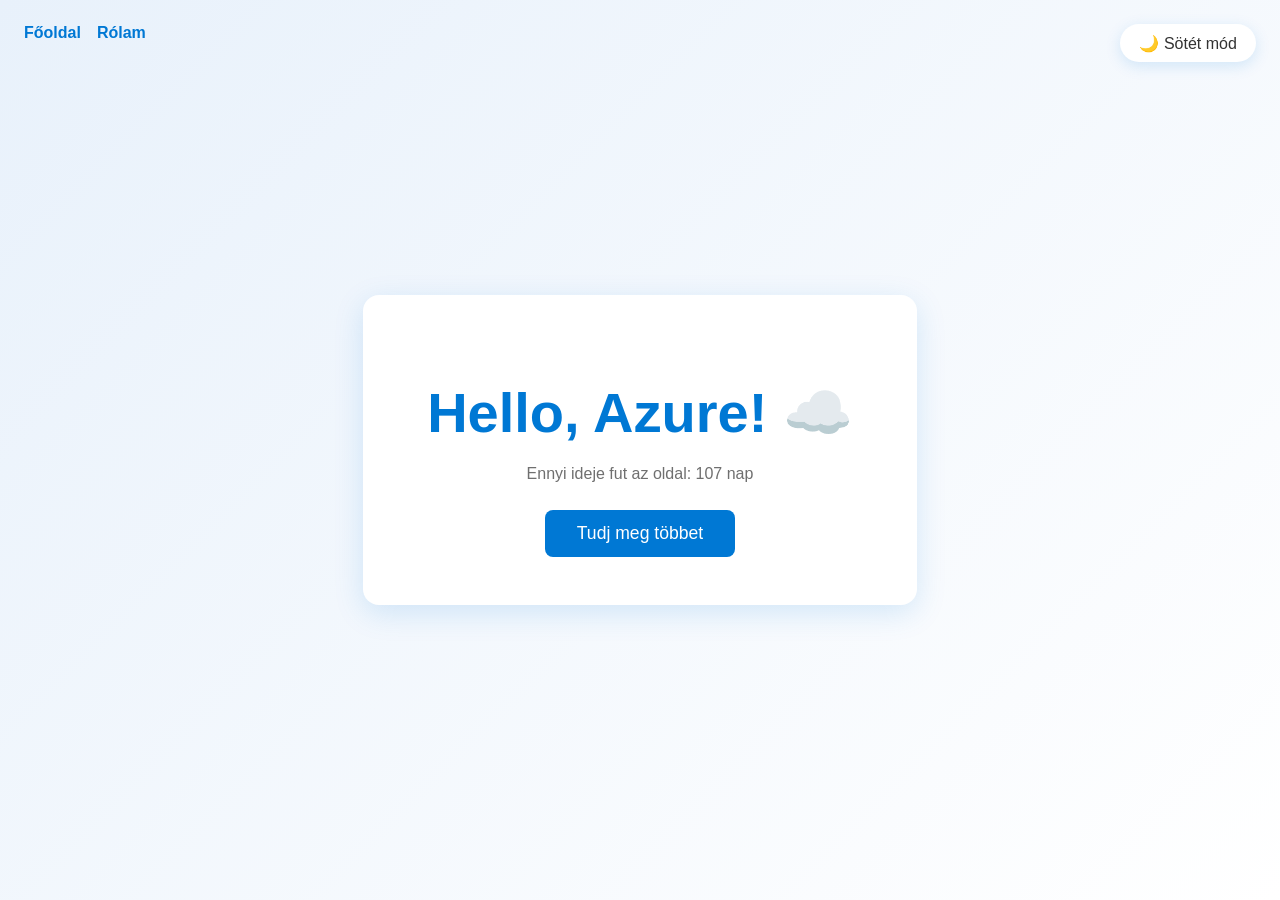
==== index.html @ 2a4cd307 "Update index.html" ====
<!DOCTYPE html>
<html>
<head>
	<meta charset="UTF-8">
	<title>My First Azure Website</title>
	<link rel="icon" href="data:image/svg+xml,<svg xmlns=%22http://www.w3.org/2000/svg%22 viewBox=%220 0 100 100%22><text y=%22.9em%22 font-size=%2290%22>☁️</text></svg>">
	<link rel="stylesheet" href="style.css">
</head>
<body>
	<nav>
		<a href="index.html">Főoldal</a>
		<a href="about.html">Rólam</a>
	</nav>

	<button class="theme-toggle" onclick="toggleTheme()">🌙 Sötét mód</button>

	<div class="card">
		<h1>Hello, Azure! <span class="cloud">☁️</span></h1>
		<p id="counter"></p>
		<a class="button" href="https://azure.microsoft.com" target="_blank">Tudj meg többet</a>
	</div>

	<script src="script.js"></script>
</body>
</html>
---- style.css ----
:root {
	--bg-start: #e8f1fb;
	--bg-end: #ffffff;
	--card-bg: #ffffff;
	--text-main: #333333;
	--accent: #0078D4;
	--accent-hover: #005a9e;
	--shadow: rgba(0, 120, 212, 0.15);
}

[data-theme="dark"] {
	--bg-start: #0d1b2a;
	--bg-end: #1b2a3d;
	--card-bg: #16263b;
	--text-main: #e8f1fb;
	--accent: #4cc2ff;
	--accent-hover: #74d0ff;
	--shadow: rgba(0, 0, 0, 0.4);
}

* {
	box-sizing: border-box;
}

body {
	display: flex;
	flex-direction: column;
	justify-content: center;
	align-items: center;
	min-height: 100vh;
	margin: 0;
	text-align: center;
	font-family: 'Segoe UI', sans-serif;
	background: linear-gradient(135deg, var(--bg-start), var(--bg-end));
	transition: background 0.4s ease;
	position: relative;
	overflow-x: hidden;
}

.theme-toggle {
	position: absolute;
	top: 1.5rem;
	right: 1.5rem;
	background: var(--card-bg);
	border: none;
	border-radius: 50px;
	padding: 0.6rem 1.2rem;
	font-size: 1rem;
	cursor: pointer;
	box-shadow: 0 4px 15px var(--shadow);
	color: var(--text-main);
	transition: all 0.3s ease;
}

.theme-toggle:hover {
	transform: scale(1.05);
}

nav {
	position: absolute;
	top: 1.5rem;
	left: 1.5rem;
	display: flex;
	gap: 1rem;
}

nav a {
	color: var(--accent);
	text-decoration: none;
	font-weight: 600;
	font-size: 1rem;
	transition: color 0.3s ease;
}

nav a:hover {
	color: var(--accent-hover);
}

.card {
	background: var(--card-bg);
	padding: 3rem 4rem;
	border-radius: 16px;
	box-shadow: 0 8px 30px var(--shadow);
	transition: background 0.4s ease;
	z-index: 1;
	max-width: 600px;
}

h1 {
	font-size: 3.5rem;
	color: var(--accent);
	margin-bottom: 0.5rem;
	transition: color 0.4s ease;
}

h2 {
	font-size: 2.2rem;
	color: var(--accent);
	margin-bottom: 1rem;
	transition: color 0.4s ease;
}

.cloud {
	display: inline-block;
	animation: float 3s ease-in-out infinite;
}

@keyframes float {
	0%, 100% { transform: translateY(0); }
	50% { transform: translateY(-12px); }
}

p {
	font-size: 1.3rem;
	color: var(--text-main);
	margin-bottom: 1.5rem;
	transition: color 0.4s ease;
	line-height: 1.5;
}

#counter {
	font-size: 1rem;
	opacity: 0.7;
}

a.button {
	display: inline-block;
	background: var(--accent);
	color: white;
	text-decoration: none;
	padding: 0.8rem 2rem;
	border-radius: 8px;
	font-size: 1.1rem;
	transition: background 0.2s, transform 0.2s;
}

a.button:hover {
	background: var(--accent-hover);
	transform: translateY(-3px);
}
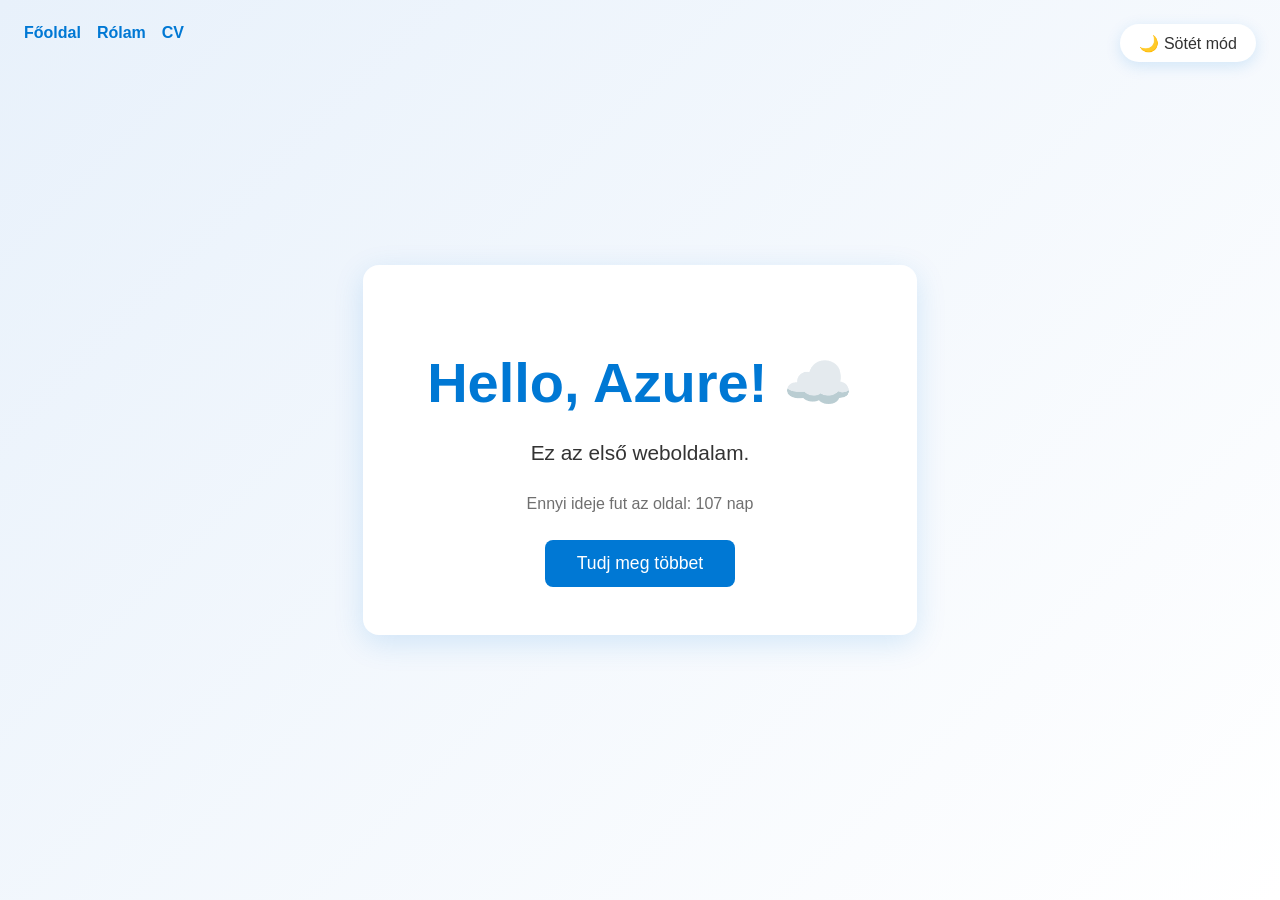
==== commit f482f619: "Update index.html" ====
--- a/index.html
+++ b/index.html
@@ -9,13 +9,15 @@
 <body>
 	<nav>
 		<a href="index.html">Főoldal</a>
-		<a href="about.html">Rólam</a>
+		<a href="/.auth/login/aad?post_login_redirect_uri=/about.html">Rólam</a>
+		<a href="cv.html">CV</a>
 	</nav>
 
 	<button class="theme-toggle" onclick="toggleTheme()">🌙 Sötét mód</button>
 
 	<div class="card">
 		<h1>Hello, Azure! <span class="cloud">☁️</span></h1>
+		<p>Ez az első weboldalam.</p>
 		<p id="counter"></p>
 		<a class="button" href="https://azure.microsoft.com" target="_blank">Tudj meg többet</a>
 	</div>
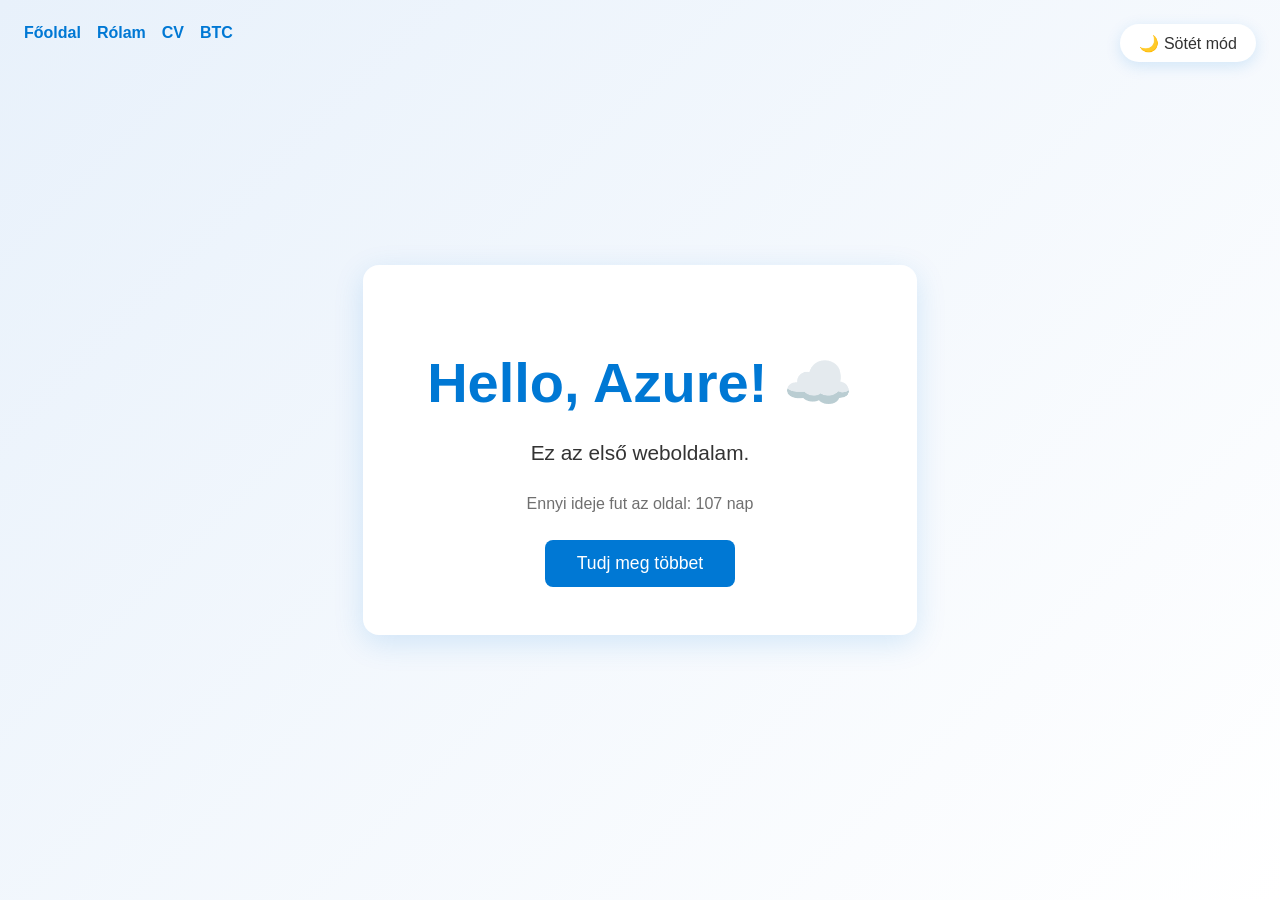
==== commit 2de7656a: "Update index.html" ====
--- a/index.html
+++ b/index.html
@@ -9,8 +9,9 @@
 <body>
 	<nav>
 		<a href="index.html">Főoldal</a>
-		<a href="/.auth/login/aad?post_login_redirect_uri=/about.html">Rólam</a>
-		<a href="cv.html">CV</a>
+		<a href="about.html">Rólam</a>
+		<a href="/.auth/login/aad?post_login_redirect_uri=/cv.html">CV</a>
+		<a href="btc.html">BTC</a>
 	</nav>
 
 	<button class="theme-toggle" onclick="toggleTheme()">🌙 Sötét mód</button>
--- a/style.css
+++ b/style.css
@@ -123,6 +123,21 @@
 	opacity: 0.7;
 }
 
+.button-group {
+	display: flex;
+	flex-direction: column;
+	gap: 1rem;
+	align-items: center;
+}
+
+.logout-button {
+	margin-top: 2rem;
+}
+
+.card-lower {
+	margin-top: 3rem;
+}
+
 a.button {
 	display: inline-block;
 	background: var(--accent);
@@ -132,6 +147,7 @@
 	border-radius: 8px;
 	font-size: 1.1rem;
 	transition: background 0.2s, transform 0.2s;
+	width: fit-content;
 }
 
 a.button:hover {
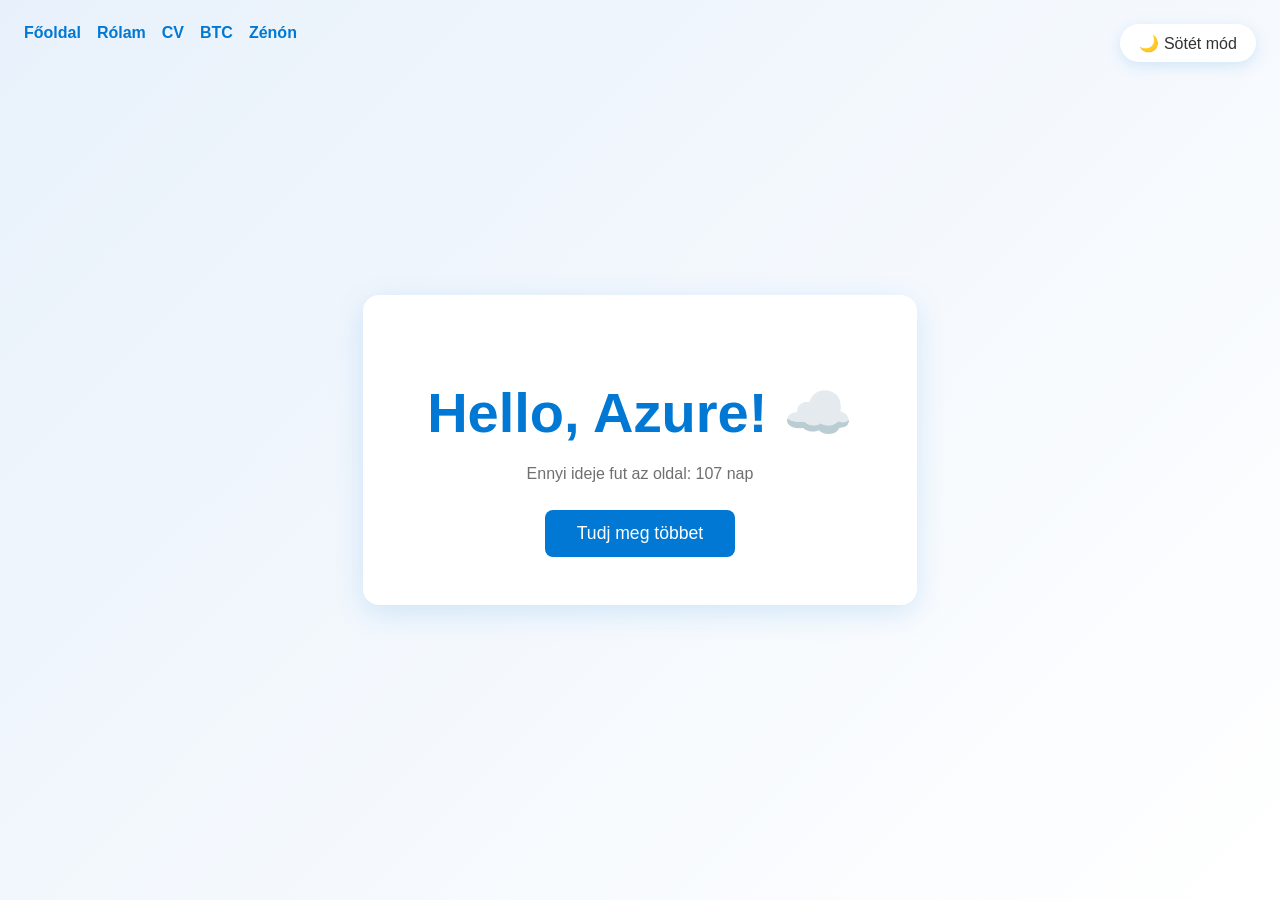
==== commit 94783d99: "Update index.html" ====
--- a/index.html
+++ b/index.html
@@ -2,6 +2,7 @@
 <html>
 <head>
 	<meta charset="UTF-8">
+	<meta name="viewport" content="width=device-width, initial-scale=1.0">
 	<title>My First Azure Website</title>
 	<link rel="icon" href="data:image/svg+xml,<svg xmlns=%22http://www.w3.org/2000/svg%22 viewBox=%220 0 100 100%22><text y=%22.9em%22 font-size=%2290%22>☁️</text></svg>">
 	<link rel="stylesheet" href="style.css">
@@ -12,13 +13,13 @@
 		<a href="about.html">Rólam</a>
 		<a href="/.auth/login/aad?post_login_redirect_uri=/cv.html">CV</a>
 		<a href="btc.html">BTC</a>
+		<a href="zeno.html">Zénón</a>
 	</nav>
 
 	<button class="theme-toggle" onclick="toggleTheme()">🌙 Sötét mód</button>
 
 	<div class="card">
 		<h1>Hello, Azure! <span class="cloud">☁️</span></h1>
-		<p>Ez az első weboldalam.</p>
 		<p id="counter"></p>
 		<a class="button" href="https://azure.microsoft.com" target="_blank">Tudj meg többet</a>
 	</div>
--- a/style.css
+++ b/style.css
@@ -123,6 +123,13 @@
 	opacity: 0.7;
 }
 
+#btc-mined,
+#btc-remaining {
+	font-family: 'Consolas', 'Courier New', monospace;
+	font-variant-numeric: tabular-nums;
+	font-size: 1.4rem;
+}
+
 .button-group {
 	display: flex;
 	flex-direction: column;
@@ -154,3 +161,44 @@
 	background: var(--accent-hover);
 	transform: translateY(-3px);
 }
+
+@media (max-width: 600px) {
+	nav {
+		position: static;
+		flex-wrap: wrap;
+		justify-content: center;
+		gap: 0.75rem;
+		margin-bottom: 1.5rem;
+		padding: 0 1rem;
+	}
+
+	.theme-toggle {
+		top: 1rem;
+		right: 1rem;
+		padding: 0.5rem 1rem;
+		font-size: 0.9rem;
+	}
+
+	.card {
+		padding: 2rem 1.5rem;
+		max-width: 90vw;
+		margin: 0 1rem;
+	}
+
+	h1 {
+		font-size: 2.2rem;
+	}
+
+	h2 {
+		font-size: 1.7rem;
+	}
+
+	p {
+		font-size: 1.1rem;
+	}
+
+	a.button {
+		width: 100%;
+		font-size: 1rem;
+	}
+}
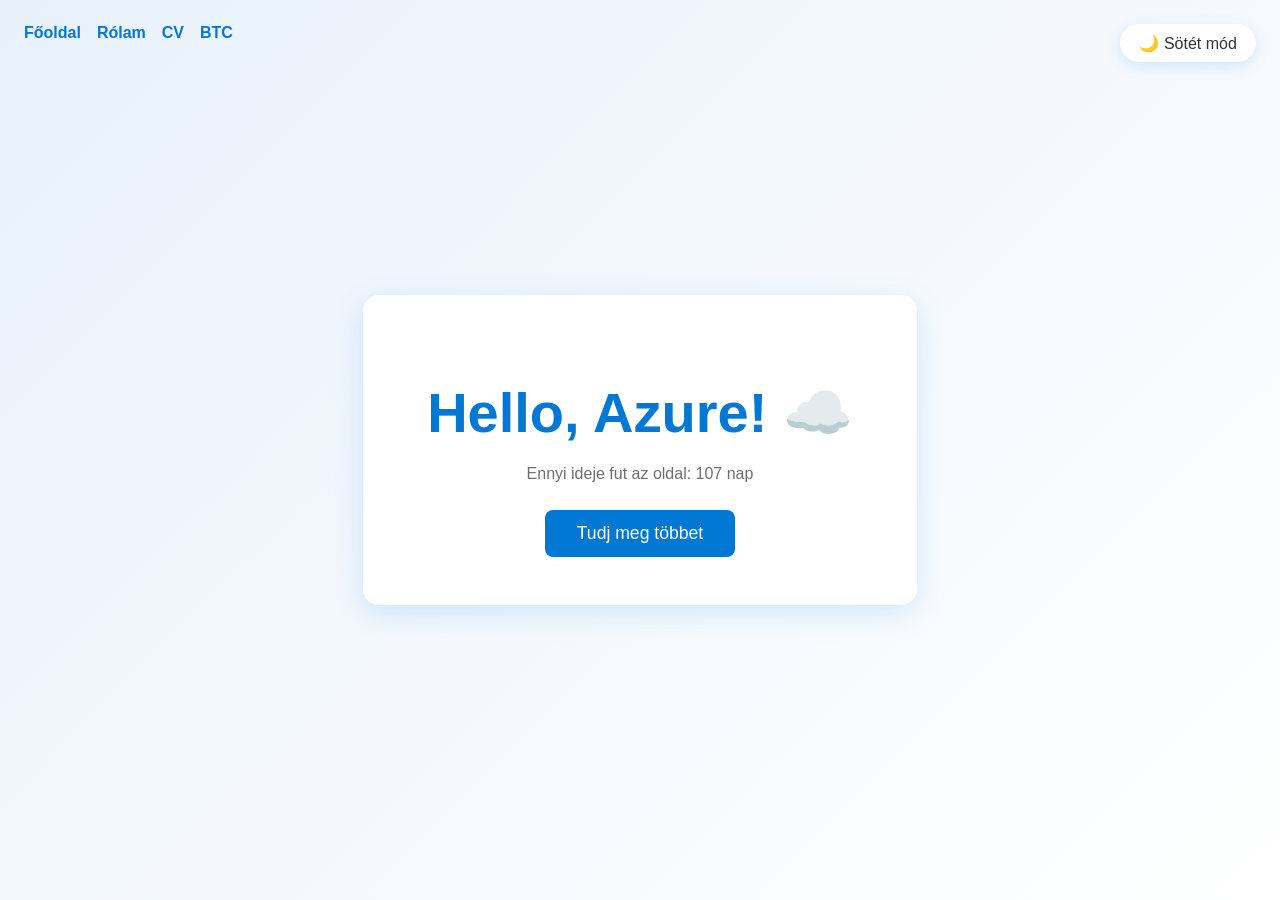
==== commit 9f4abee7: "Update index.html" ====
--- a/index.html
+++ b/index.html
@@ -3,6 +3,7 @@
 <head>
 	<meta charset="UTF-8">
 	<meta name="viewport" content="width=device-width, initial-scale=1.0">
+	<script>if(localStorage.getItem("theme")==="dark")document.documentElement.setAttribute("data-theme","dark");</script>
 	<title>My First Azure Website</title>
 	<link rel="icon" href="data:image/svg+xml,<svg xmlns=%22http://www.w3.org/2000/svg%22 viewBox=%220 0 100 100%22><text y=%22.9em%22 font-size=%2290%22>☁️</text></svg>">
 	<link rel="stylesheet" href="style.css">
@@ -13,7 +14,6 @@
 		<a href="about.html">Rólam</a>
 		<a href="/.auth/login/aad?post_login_redirect_uri=/cv.html">CV</a>
 		<a href="btc.html">BTC</a>
-		<a href="zeno.html">Zénón</a>
 	</nav>
 
 	<button class="theme-toggle" onclick="toggleTheme()">🌙 Sötét mód</button>
